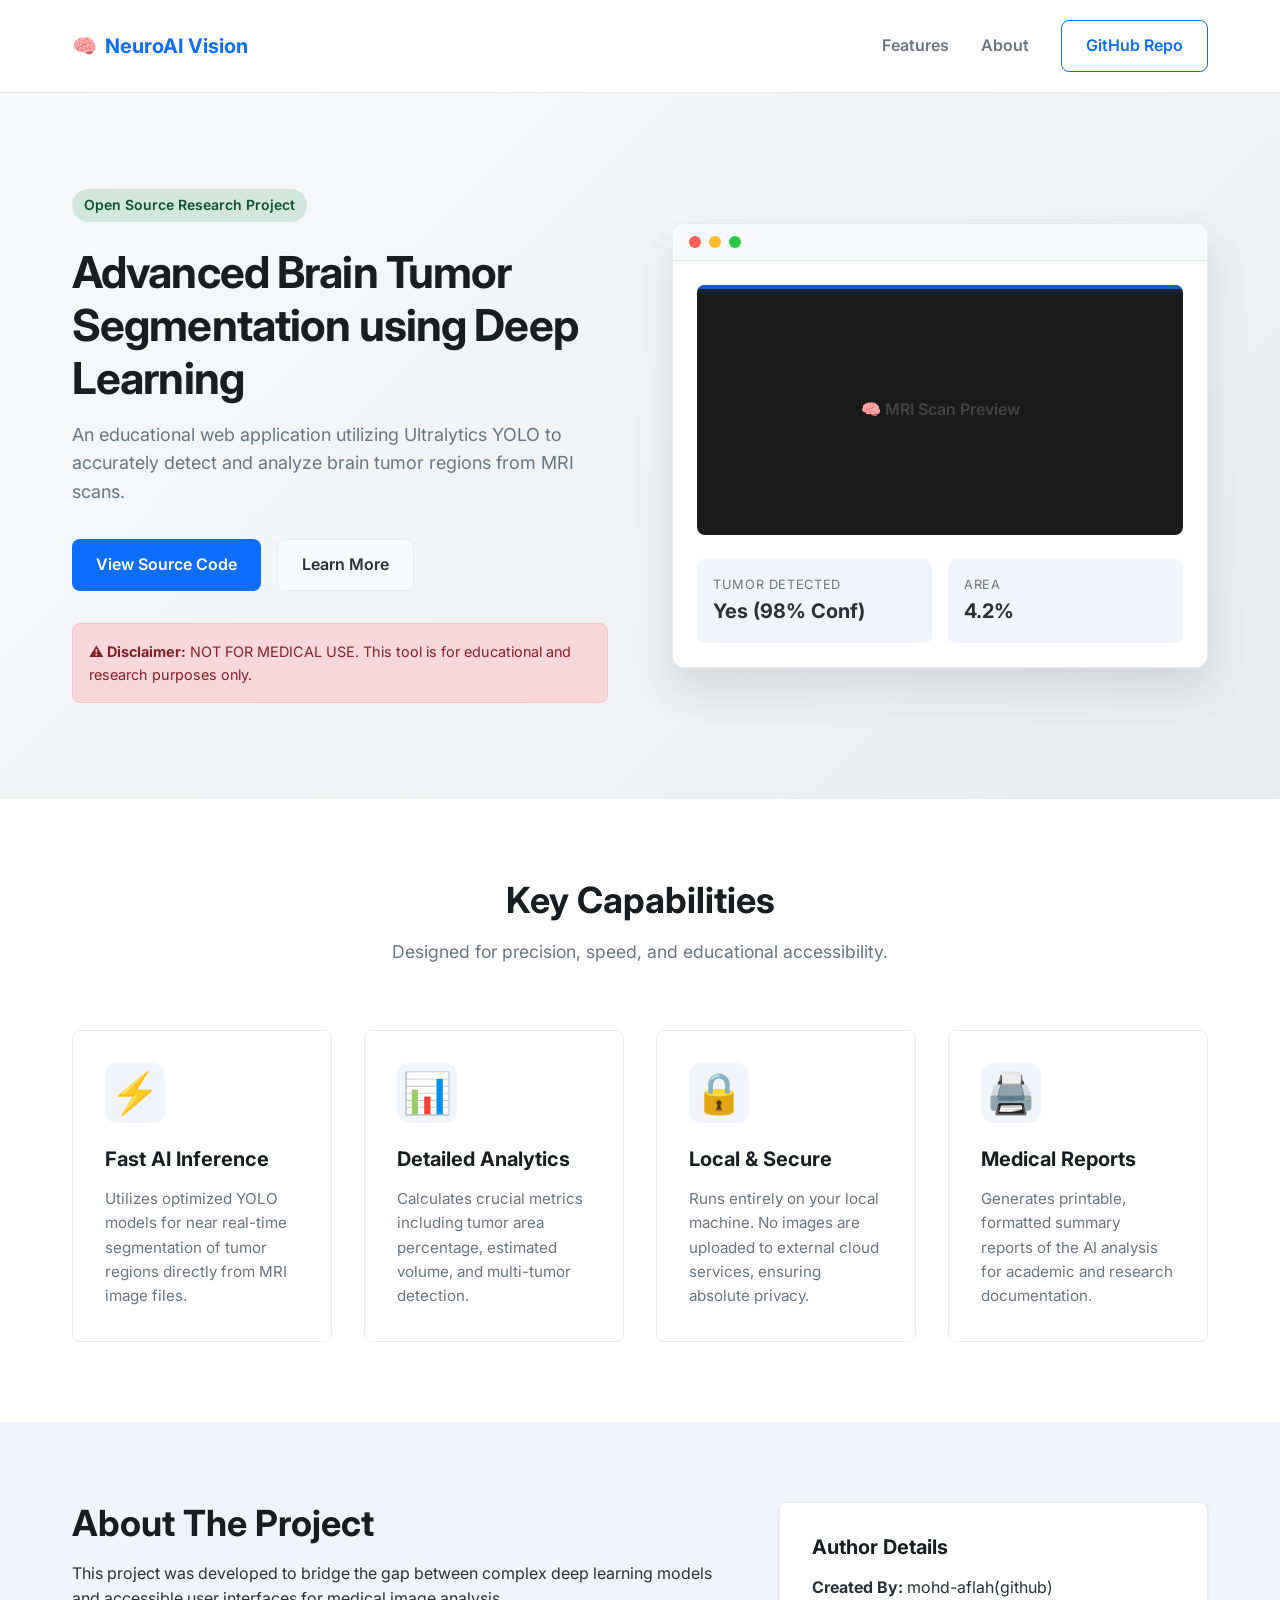
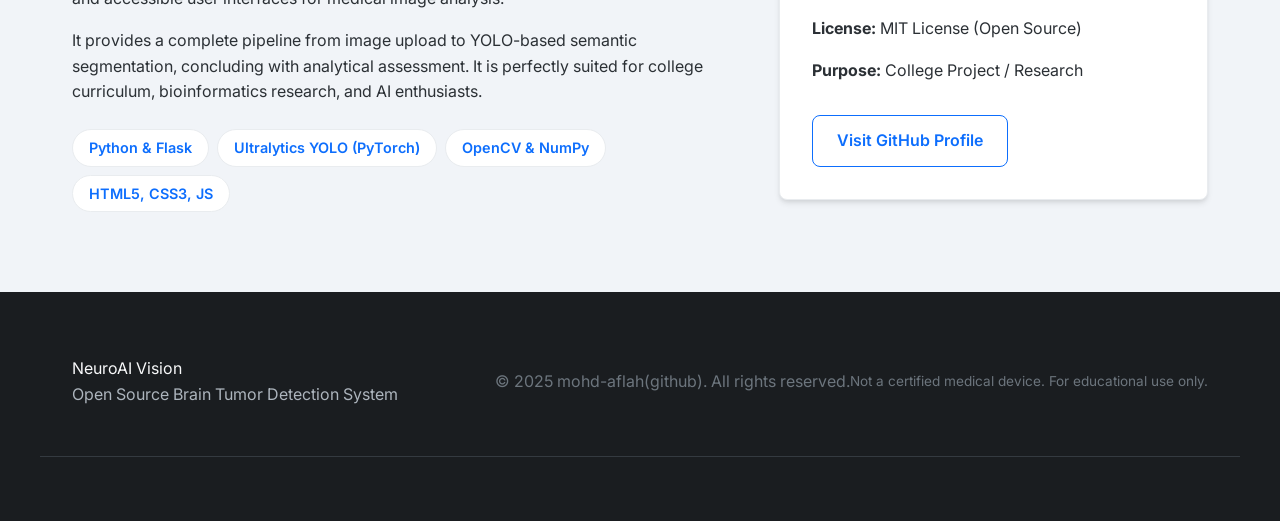
==== docs/index.html @ 2b0b4f18 "feat: add additional training and test images and label annotations to BRAIN-TUMOR-1 dataset" ====
<!DOCTYPE html>
<html lang="en">
<head>
    <meta charset="UTF-8">
    <meta name="viewport" content="width=device-width, initial-scale=1.0">
    <title>Brain Tumor Detection System - Medical AI Research</title>
    <link rel="stylesheet" href="css/style.css">
    <link href="https://fonts.googleapis.com/css2?family=Inter:wght@300;400;600;700&display=swap" rel="stylesheet">
</head>
<body>

    <!-- Header / Nav -->
    <header class="header">
        <div class="container nav-container">
            <div class="logo">
                <span class="logo-icon">🧠</span>
                <span class="logo-text">NeuroAI Vision</span>
            </div>
            <nav class="nav-links">
                <a href="#features">Features</a>
                <a href="#about">About</a>
                <a href="https://github.com/mohd-aflah" target="_blank" class="btn btn-outline">GitHub Repo</a>
            </nav>
        </div>
    </header>

    <!-- Hero Section -->
    <section class="hero">
        <div class="container hero-container">
            <div class="hero-content">
                <div class="badge">Open Source Research Project</div>
                <h1>Advanced Brain Tumor Segmentation using Deep Learning</h1>
                <p>An educational web application utilizing Ultralytics YOLO to accurately detect and analyze brain tumor regions from MRI scans.</p>
                <div class="hero-actions">
                    <a href="https://github.com/mohd-aflah" target="_blank" class="btn btn-primary">View Source Code</a>
                    <a href="#about" class="btn btn-secondary">Learn More</a>
                </div>
                <div class="disclaimer-alert">
                    <strong>⚠️ Disclaimer:</strong> NOT FOR MEDICAL USE. This tool is for educational and research purposes only.
                </div>
            </div>
            <div class="hero-image-wrapper">
                <div class="mock-ui">
                    <div class="mock-header">
                        <div class="dot red"></div>
                        <div class="dot yellow"></div>
                        <div class="dot green"></div>
                    </div>
                    <div class="mock-body">
                        <div class="mock-image placeholder-mri">
                            <div class="scan-line"></div>
                        </div>
                        <div class="mock-stats">
                            <div class="stat-box">
                                <span>Tumor Detected</span>
                                <strong>Yes (98% Conf)</strong>
                            </div>
                            <div class="stat-box">
                                <span>Area</span>
                                <strong>4.2%</strong>
                            </div>
                        </div>
                    </div>
                </div>
            </div>
        </div>
    </section>

    <!-- Features Section -->
    <section id="features" class="features">
        <div class="container">
            <div class="section-header">
                <h2>Key Capabilities</h2>
                <p>Designed for precision, speed, and educational accessibility.</p>
            </div>
            <div class="grid">
                <div class="card">
                    <div class="card-icon">⚡</div>
                    <h3>Fast AI Inference</h3>
                    <p>Utilizes optimized YOLO models for near real-time segmentation of tumor regions directly from MRI image files.</p>
                </div>
                <div class="card">
                    <div class="card-icon">📊</div>
                    <h3>Detailed Analytics</h3>
                    <p>Calculates crucial metrics including tumor area percentage, estimated volume, and multi-tumor detection.</p>
                </div>
                <div class="card">
                    <div class="card-icon">🔒</div>
                    <h3>Local & Secure</h3>
                    <p>Runs entirely on your local machine. No images are uploaded to external cloud services, ensuring absolute privacy.</p>
                </div>
                <div class="card">
                    <div class="card-icon">🖨️</div>
                    <h3>Medical Reports</h3>
                    <p>Generates printable, formatted summary reports of the AI analysis for academic and research documentation.</p>
                </div>
            </div>
        </div>
    </section>

    <!-- About Section -->
    <section id="about" class="about">
        <div class="container about-container">
            <div class="about-text">
                <h2>About The Project</h2>
                <p>This project was developed to bridge the gap between complex deep learning models and accessible user interfaces for medical image analysis.</p>
                <p>It provides a complete pipeline from image upload to YOLO-based semantic segmentation, concluding with analytical assessment. It is perfectly suited for college curriculum, bioinformatics research, and AI enthusiasts.</p>
                <ul class="tech-stack">
                    <li>Python & Flask</li>
                    <li>Ultralytics YOLO (PyTorch)</li>
                    <li>OpenCV & NumPy</li>
                    <li>HTML5, CSS3, JS</li>
                </ul>
            </div>
            <div class="about-author">
                <div class="author-card">
                    <h3>Author Details</h3>
                    <p><strong>Created By:</strong> mohd-aflah(github)</p>
                    <p><strong>License:</strong> MIT License (Open Source)</p>
                    <p><strong>Purpose:</strong> College Project / Research</p>
                    <a href="https://github.com/mohd-aflah" target="_blank" class="btn btn-outline" style="margin-top: 1rem;">Visit GitHub Profile</a>
                </div>
            </div>
        </div>
    </section>

    <!-- Footer -->
    <footer class="footer">
        <div class="container footer-container">
            <div class="footer-info">
                <span class="logo-text">NeuroAI Vision</span>
                <p>Open Source Brain Tumor Detection System</p>
            </div>
            <div class="footer-legal">
                <p>&copy; 2025 mohd-aflah(github). All rights reserved.</p>
                <p class="small-text">Not a certified medical device. For educational use only.</p>
            </div>
        </div>
    </footer>

    <script src="js/script.js"></script>
</body>
</html>
---- docs/css/style.css ----
/* Clean Medical Research Theme - CSS */

:root {
    --primary-color: #0d6efd;
    --primary-dark: #0a58ca;
    --secondary-color: #f8f9fa;
    --text-main: #2b3035;
    --text-muted: #6c757d;
    --bg-main: #ffffff;
    --bg-alt: #f1f4f8;
    --danger-color: #dc3545;
    --danger-bg: #f8d7da;
    --danger-text: #842029;
    --border-color: #e9ecef;
    --radius: 8px;
    --shadow: 0 4px 6px -1px rgba(0, 0, 0, 0.1), 0 2px 4px -1px rgba(0, 0, 0, 0.06);
}

* {
    margin: 0;
    padding: 0;
    box-sizing: border-box;
}

body {
    font-family: 'Inter', -apple-system, BlinkMacSystemFont, "Segoe UI", Roboto, Helvetica, Arial, sans-serif;
    color: var(--text-main);
    background-color: var(--bg-main);
    line-height: 1.6;
}

.container {
    max-width: 1200px;
    margin: 0 auto;
    padding: 0 2rem;
}

/* Typography */
h1, h2, h3 {
    font-weight: 700;
    line-height: 1.2;
    margin-bottom: 1rem;
    color: #1a1d20;
}

h1 { font-size: 2.75rem; letter-spacing: -0.02em; }
h2 { font-size: 2.25rem; }
h3 { font-size: 1.25rem; }
p { margin-bottom: 1rem; }

/* Buttons */
.btn {
    display: inline-flex;
    align-items: center;
    justify-content: center;
    padding: 0.75rem 1.5rem;
    font-weight: 600;
    font-size: 1rem;
    border-radius: var(--radius);
    text-decoration: none;
    transition: all 0.2s ease;
    cursor: pointer;
    border: none;
}

.btn-primary {
    background-color: var(--primary-color);
    color: white;
}

.btn-primary:hover {
    background-color: var(--primary-dark);
    transform: translateY(-1px);
}

.btn-secondary {
    background-color: var(--secondary-color);
    color: var(--text-main);
    border: 1px solid var(--border-color);
}

.btn-secondary:hover {
    background-color: #e2e6ea;
}

.btn-outline {
    background-color: transparent;
    color: var(--primary-color);
    border: 1px solid var(--primary-color);
}

.btn-outline:hover {
    background-color: var(--primary-color);
    color: white;
}

/* Header */
.header {
    border-bottom: 1px solid var(--border-color);
    padding: 1.25rem 0;
    background-color: var(--bg-main);
    position: sticky;
    top: 0;
    z-index: 100;
}

.nav-container {
    display: flex;
    justify-content: space-between;
    align-items: center;
}

.logo {
    display: flex;
    align-items: center;
    gap: 0.5rem;
    font-size: 1.25rem;
    font-weight: 700;
    color: var(--primary-color);
}

.nav-links {
    display: flex;
    align-items: center;
    gap: 2rem;
}

.nav-links a:not(.btn) {
    color: var(--text-muted);
    text-decoration: none;
    font-weight: 600;
    transition: color 0.2s;
}

.nav-links a:not(.btn):hover {
    color: var(--primary-color);
}

/* Hero Section */
.hero {
    padding: 6rem 0;
    background: linear-gradient(135deg, #f8f9fa 0%, #e9ecef 100%);
    overflow: hidden;
}

.hero-container {
    display: grid;
    grid-template-columns: 1fr 1fr;
    gap: 4rem;
    align-items: center;
}

.badge {
    display: inline-block;
    padding: 0.35rem 0.75rem;
    background-color: #d1e7dd;
    color: #0f5132;
    font-size: 0.875rem;
    font-weight: 600;
    border-radius: 50rem;
    margin-bottom: 1.5rem;
}

.hero-content p {
    font-size: 1.125rem;
    color: var(--text-muted);
    margin-bottom: 2rem;
}

.hero-actions {
    display: flex;
    gap: 1rem;
    margin-bottom: 2rem;
}

.disclaimer-alert {
    background-color: var(--danger-bg);
    color: var(--danger-text);
    padding: 1rem;
    border-radius: var(--radius);
    border: 1px solid #f5c2c7;
    font-size: 0.9rem;
}

/* Mock UI CSS Illustration */
.mock-ui {
    background-color: white;
    border-radius: 12px;
    box-shadow: 0 20px 40px rgba(0,0,0,0.1);
    overflow: hidden;
    border: 1px solid var(--border-color);
}

.mock-header {
    background-color: #f8f9fa;
    padding: 0.75rem 1rem;
    border-bottom: 1px solid var(--border-color);
    display: flex;
    gap: 0.5rem;
}

.dot { width: 12px; height: 12px; border-radius: 50%; }
.red { background-color: #ff5f56; }
.yellow { background-color: #ffbd2e; }
.green { background-color: #27c93f; }

.mock-body {
    padding: 1.5rem;
}

.mock-image {
    width: 100%;
    height: 250px;
    background: #1a1a1a;
    border-radius: 8px;
    margin-bottom: 1.5rem;
    position: relative;
    overflow: hidden;
    display: flex;
    align-items: center;
    justify-content: center;
}

.mock-image::before {
    content: "🧠 MRI Scan Preview";
    color: #444;
    font-weight: 600;
}

.scan-line {
    position: absolute;
    top: 0;
    left: 0;
    width: 100%;
    height: 4px;
    background: rgba(13, 110, 253, 0.8);
    box-shadow: 0 0 10px rgba(13, 110, 253, 0.5);
    animation: scan 3s infinite linear;
}

@keyframes scan {
    0% { top: 0; opacity: 0; }
    10% { opacity: 1; }
    90% { opacity: 1; }
    100% { top: 100%; opacity: 0; }
}

.mock-stats {
    display: flex;
    gap: 1rem;
}

.stat-box {
    flex: 1;
    background-color: var(--bg-alt);
    padding: 1rem;
    border-radius: var(--radius);
    display: flex;
    flex-direction: column;
}

.stat-box span {
    font-size: 0.8rem;
    color: var(--text-muted);
    text-transform: uppercase;
    letter-spacing: 0.05em;
}

.stat-box strong {
    font-size: 1.25rem;
    color: var(--text-main);
}

/* Features */
.features {
    padding: 5rem 0;
}

.section-header {
    text-align: center;
    margin-bottom: 4rem;
}

.section-header p {
    color: var(--text-muted);
    font-size: 1.1rem;
}

.grid {
    display: grid;
    grid-template-columns: repeat(auto-fit, minmax(250px, 1fr));
    gap: 2rem;
}

.card {
    background-color: white;
    border: 1px solid var(--border-color);
    padding: 2rem;
    border-radius: var(--radius);
    transition: transform 0.2s, box-shadow 0.2s;
}

.card:hover {
    transform: translateY(-5px);
    box-shadow: var(--shadow);
}

.card-icon {
    font-size: 2.5rem;
    margin-bottom: 1.5rem;
    background: var(--bg-alt);
    width: 60px;
    height: 60px;
    display: flex;
    align-items: center;
    justify-content: center;
    border-radius: 12px;
}

.card p {
    color: var(--text-muted);
    margin: 0;
    font-size: 0.95rem;
}

/* About */
.about {
    padding: 5rem 0;
    background-color: var(--bg-alt);
}

.about-container {
    display: grid;
    grid-template-columns: 3fr 2fr;
    gap: 4rem;
}

.tech-stack {
    display: flex;
    flex-wrap: wrap;
    gap: 0.5rem;
    list-style: none;
    margin-top: 1.5rem;
}

.tech-stack li {
    background-color: white;
    padding: 0.4rem 1rem;
    border-radius: 50rem;
    font-size: 0.9rem;
    font-weight: 600;
    color: var(--primary-color);
    border: 1px solid var(--border-color);
}

.author-card {
    background-color: white;
    padding: 2rem;
    border-radius: var(--radius);
    border: 1px solid var(--border-color);
    box-shadow: var(--shadow);
}

/* Footer */
.footer {
    background-color: #1a1d20;
    color: #f8f9fa;
    padding: 4rem 0 2rem;
}

.footer-container {
    display: flex;
    justify-content: space-between;
    border-bottom: 1px solid #343a40;
    padding-bottom: 2rem;
    margin-bottom: 2rem;
}

.footer-info p {
    color: #adb5bd;
}

.footer-legal {
    display: flex;
    justify-content: space-between;
    align-items: center;
    color: #6c757d;
}

.small-text {
    font-size: 0.85rem;
}

/* Responsive */
@media (max-width: 900px) {
    .hero-container, .about-container {
        grid-template-columns: 1fr;
        gap: 3rem;
    }
    
    h1 { font-size: 2.25rem; }
    
    .nav-links {
        display: none; /* simple mobile nav hide for now */
    }
}
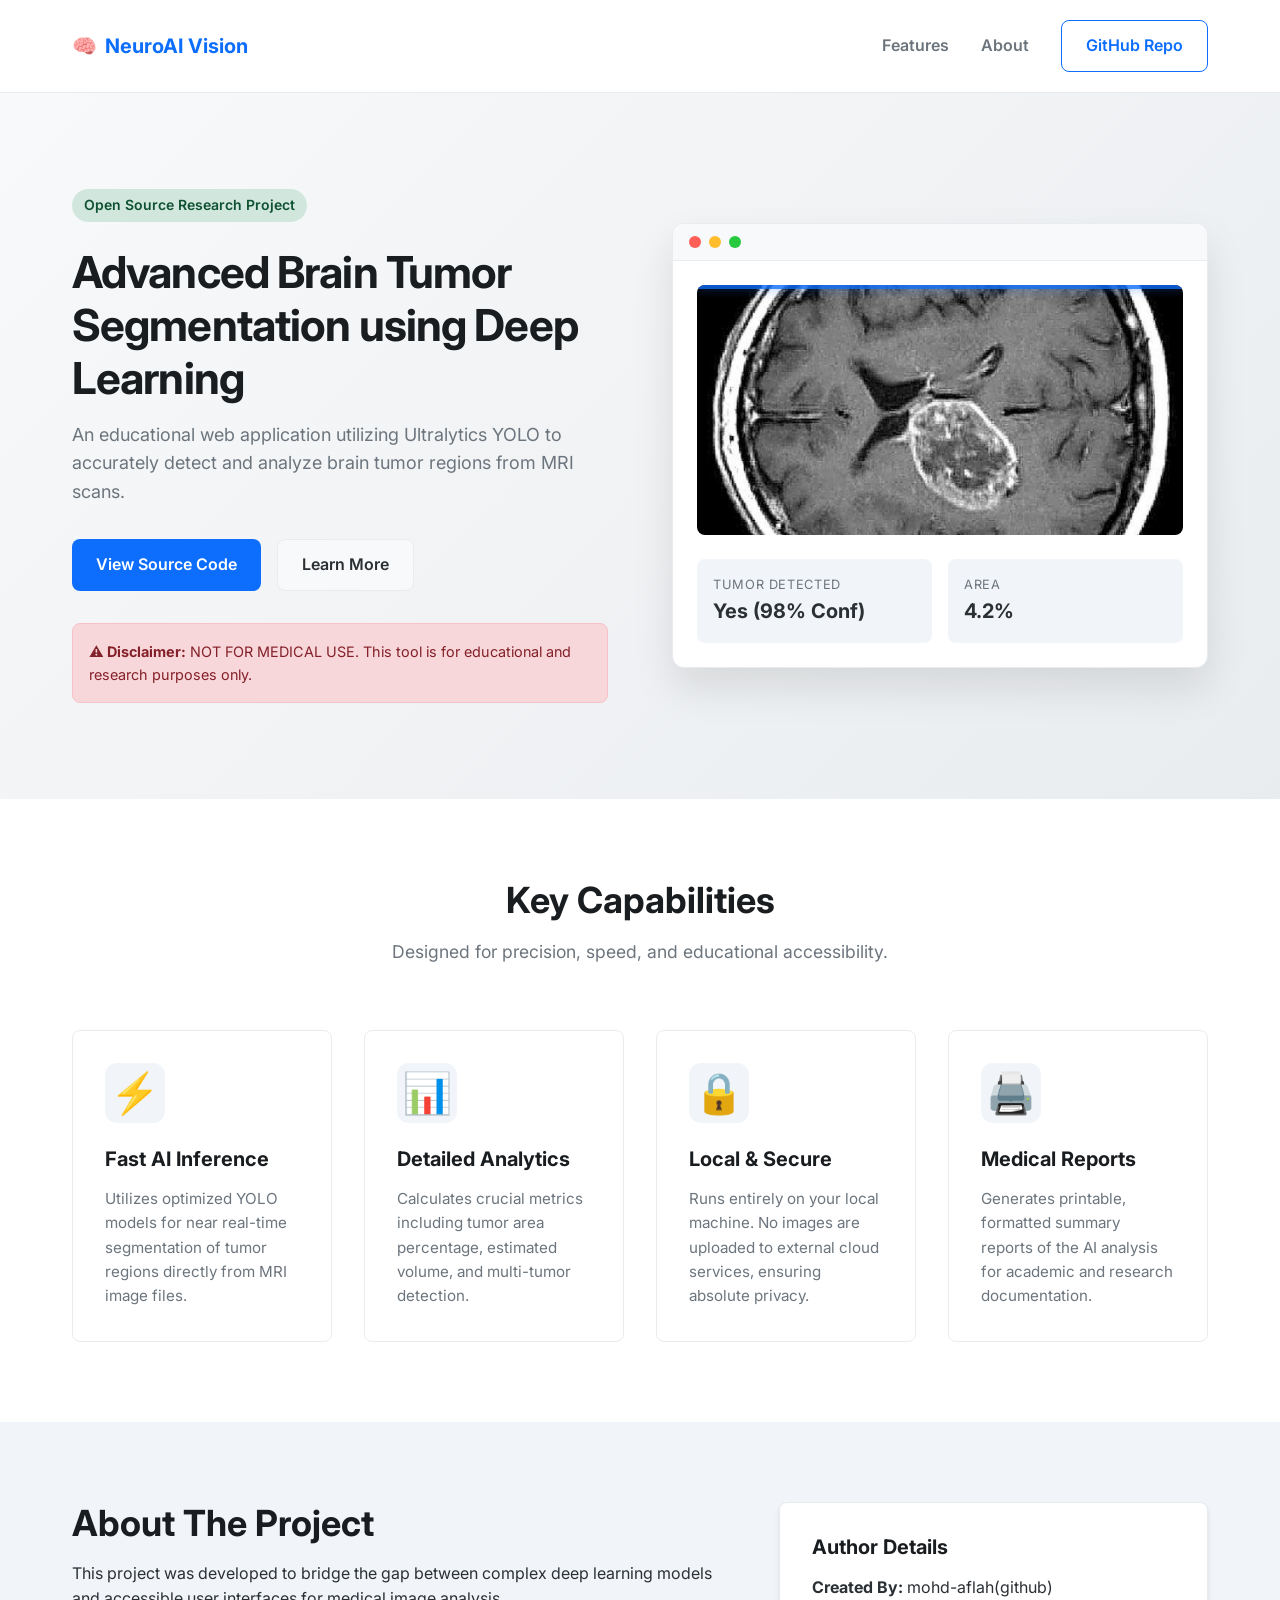
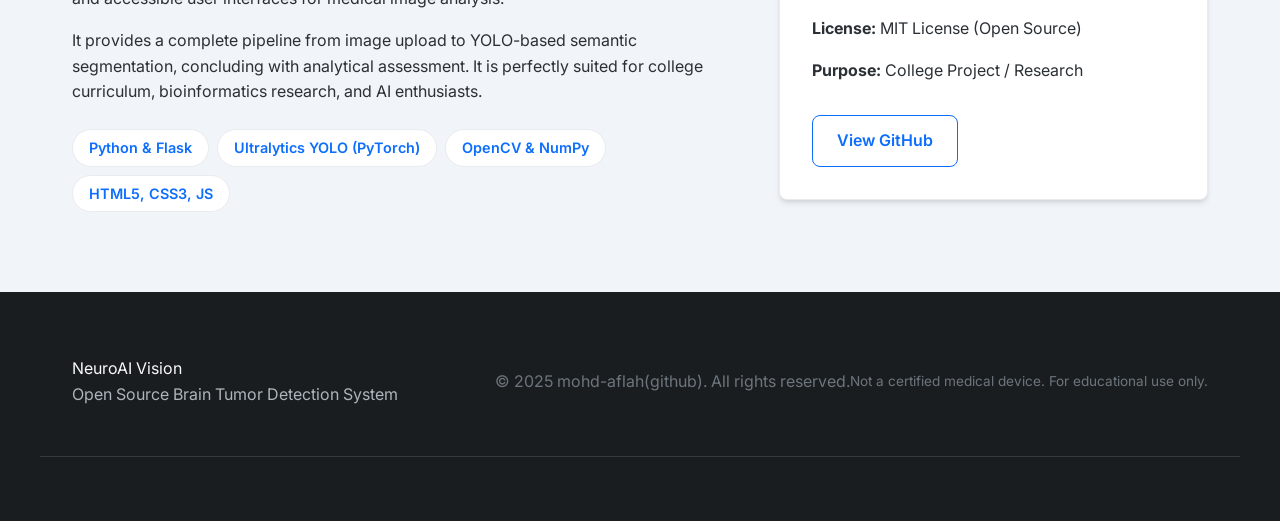
==== commit 44d96ce6: "feat: add project documentation, UI templates, and print report layout" ====
--- a/docs/index.html
+++ b/docs/index.html
@@ -19,7 +19,7 @@
             <nav class="nav-links">
                 <a href="#features">Features</a>
                 <a href="#about">About</a>
-                <a href="https://github.com/mohd-aflah" target="_blank" class="btn btn-outline">GitHub Repo</a>
+                <a href="https://github.com/Mohd-Aflah/Brain-Tumor-Detection-open-source" target="_blank" class="btn btn-outline">GitHub Repo</a>
             </nav>
         </div>
     </header>
@@ -32,7 +32,7 @@
                 <h1>Advanced Brain Tumor Segmentation using Deep Learning</h1>
                 <p>An educational web application utilizing Ultralytics YOLO to accurately detect and analyze brain tumor regions from MRI scans.</p>
                 <div class="hero-actions">
-                    <a href="https://github.com/mohd-aflah" target="_blank" class="btn btn-primary">View Source Code</a>
+                    <a href="https://github.com/Mohd-Aflah/Brain-Tumor-Detection-open-source" target="_blank" class="btn btn-primary">View Source Code</a>
                     <a href="#about" class="btn btn-secondary">Learn More</a>
                 </div>
                 <div class="disclaimer-alert">
@@ -118,7 +118,7 @@
                     <p><strong>Created By:</strong> mohd-aflah(github)</p>
                     <p><strong>License:</strong> MIT License (Open Source)</p>
                     <p><strong>Purpose:</strong> College Project / Research</p>
-                    <a href="https://github.com/mohd-aflah" target="_blank" class="btn btn-outline" style="margin-top: 1rem;">Visit GitHub Profile</a>
+                    <a href="https://github.com/Mohd-Aflah/" target="_blank" class="btn btn-outline" style="margin-top: 1rem;">View GitHub</a>
                 </div>
             </div>
         </div>
--- a/docs/css/style.css
+++ b/docs/css/style.css
@@ -211,7 +211,7 @@
 .mock-image {
     width: 100%;
     height: 250px;
-    background: #1a1a1a;
+    background: url('../images/mri-scan.jpg') center/cover no-repeat;
     border-radius: 8px;
     margin-bottom: 1.5rem;
     position: relative;
@@ -222,9 +222,7 @@
 }
 
 .mock-image::before {
-    content: "🧠 MRI Scan Preview";
-    color: #444;
-    font-weight: 600;
+    display: none;
 }
 
 .scan-line {
